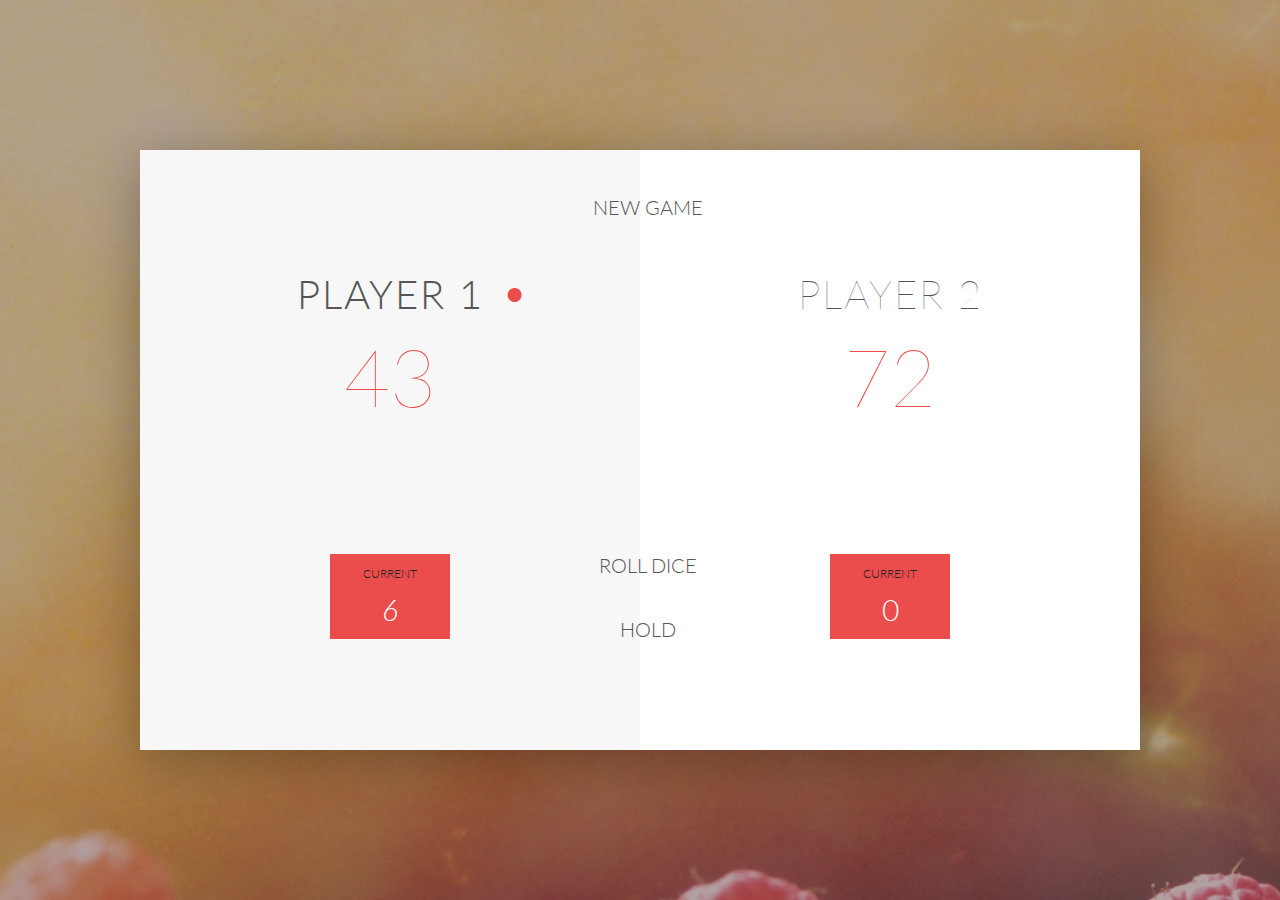
==== index.html @ 90b4d059 "First DOM Access and Manipulation" ====
<!DOCTYPE html>
<html lang="en">
    <head>
        <meta charset="UTF-8">
        <link href="https://fonts.googleapis.com/css?family=Lato:100,300,600" rel="stylesheet" type="text/css">
        <link href="http://code.ionicframework.com/ionicons/2.0.1/css/ionicons.min.css" rel="stylesheet" type="text/css">
        <link type="text/css" rel="stylesheet" href="style.css">
        
        <title>Pig Game</title>
    </head>

    <body>
        <div class="wrapper clearfix">
            <div class="player-0-panel active">
                <div class="player-name" id="name-0">Player 1</div>
                <div class="player-score" id="score-0">43</div>
                <div class="player-current-box">
                    <div class="player-current-label">Current</div>
                    <div class="player-current-score" id="current-0">11</div>
                </div>
            </div>
            
            <div class="player-1-panel">
                <div class="player-name" id="name-1">Player 2</div>
                <div class="player-score" id="score-1">72</div>
                <div class="player-current-box">
                    <div class="player-current-label">Current</div>
                    <div class="player-current-score" id="current-1">0</div>
                </div>
            </div>
            
            <button class="btn-new"><i class="ion-ios-plus-outline"></i>New game</button>
            <button class="btn-roll"><i class="ion-ios-loop"></i>Roll dice</button>
            <button class="btn-hold"><i class="ion-ios-download-outline"></i>Hold</button>
            
            <img src="dice-5.png" alt="Dice" class="dice">
        </div>
        
        <script src="app.js"></script>
    </body>
</html>
---- style.css ----
/**********************************************
*** GENERAL
**********************************************/

* {
  margin: 0;
  padding: 0;
  box-sizing: border-box;
}

.clearfix::after {
  content: "";
  display: table;
  clear: both;
}

body {
  background-image: linear-gradient(
      rgba(62, 20, 20, 0.4),
      rgba(62, 20, 20, 0.4)
    ),
    url(back.jpg);
  background-size: cover;
  background-position: center;
  font-family: Lato;
  font-weight: 300;
  position: relative;
  height: 100vh;
  color: #555;
}

.wrapper {
  width: 1000px;
  position: absolute;
  top: 50%;
  left: 50%;
  transform: translate(-50%, -50%);
  background-color: #fff;
  box-shadow: 0px 10px 50px rgba(0, 0, 0, 0.3);
  overflow: hidden;
}

.player-0-panel,
.player-1-panel {
  width: 50%;
  float: left;
  height: 600px;
  padding: 100px;
}

/**********************************************
*** PLAYERS
**********************************************/

.player-name {
  font-size: 40px;
  text-align: center;
  text-transform: uppercase;
  letter-spacing: 2px;
  font-weight: 100;
  margin-top: 20px;
  margin-bottom: 10px;
  position: relative;
}

.player-score {
  text-align: center;
  font-size: 80px;
  font-weight: 100;
  color: #eb4d4d;
  margin-bottom: 130px;
}

.active {
  background-color: #f7f7f7;
}
.active .player-name {
  font-weight: 300;
}

.active .player-name::after {
  content: "\2022";
  font-size: 47px;
  position: absolute;
  color: #eb4d4d;
  top: -7px;
  right: 10px;
}

.player-current-box {
  background-color: #eb4d4d;
  color: #fff;
  width: 40%;
  margin: 0 auto;
  padding: 12px;
  text-align: center;
}

.player-current-label {
  text-transform: uppercase;
  margin-bottom: 10px;
  font-size: 12px;
  color: #222;
}

.player-current-score {
  font-size: 30px;
}

button {
  position: absolute;
  width: 200px;
  left: 50%;
  transform: translateX(-50%);
  color: #555;
  background: none;
  border: none;
  font-family: Lato;
  font-size: 20px;
  text-transform: uppercase;
  cursor: pointer;
  font-weight: 300;
  transition: background-color 0.3s, color 0.3s;
}

button:hover {
  font-weight: 600;
}
button:hover i {
  margin-right: 20px;
}

button:focus {
  outline: none;
}

i {
  color: #eb4d4d;
  display: inline-block;
  margin-right: 15px;
  font-size: 32px;
  line-height: 1;
  vertical-align: text-top;
  margin-top: -4px;
  transition: margin 0.3s;
}

.btn-new {
  top: 45px;
}

.btn-roll {
  top: 403px;
}

.btn-hold {
  top: 467px;
}

.dice {
  position: absolute;
  left: 50%;
  top: 178px;
  transform: translateX(-50%);
  height: 100px;
  box-shadow: 0px 10px 60px rgba(0, 0, 0, 0.1);
}

.winner {
  background-color: #f7f7f7;
}
.winner .player-name {
  font-weight: 300;
  color: #eb4d4d;
}
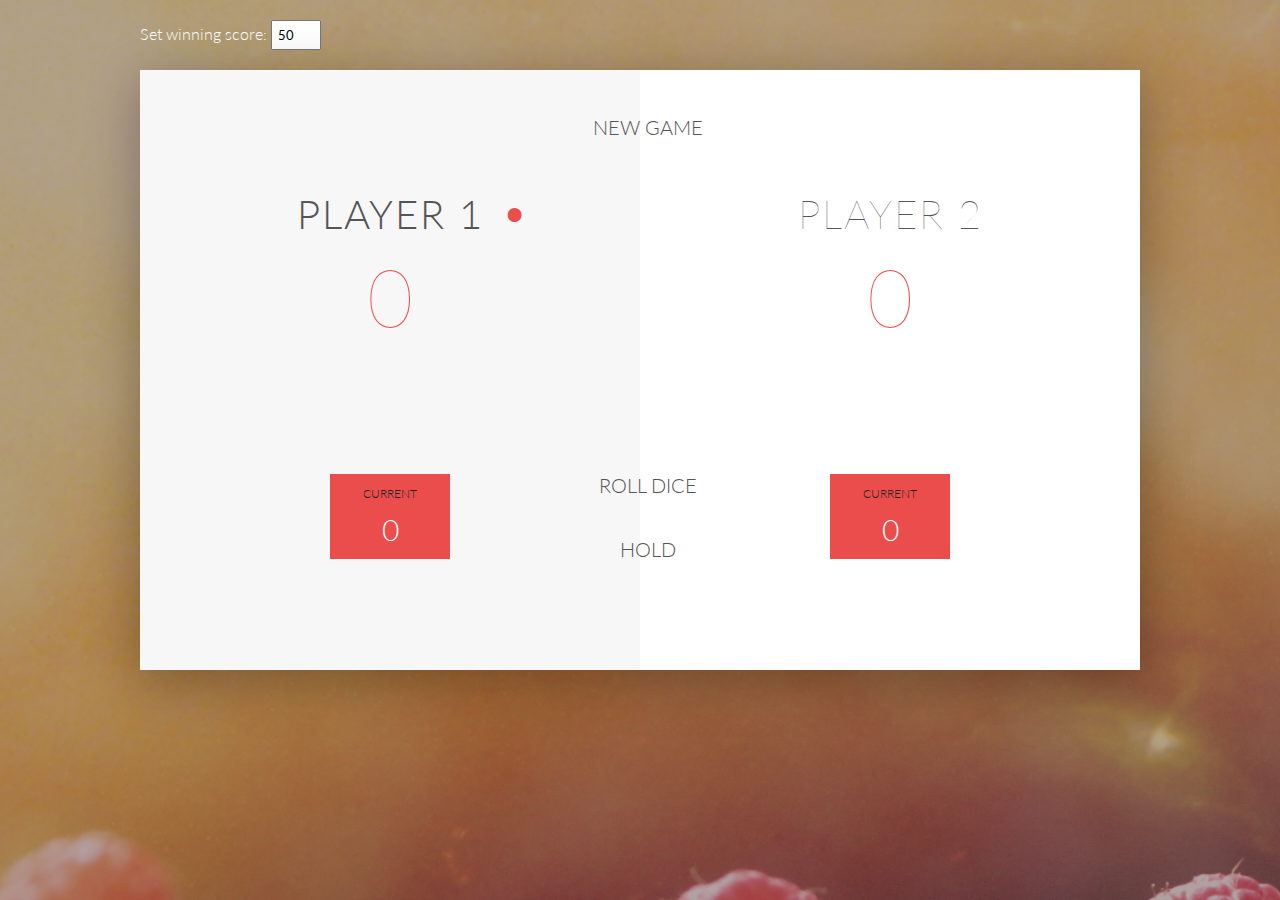
==== commit 2b798bac: "Added Winning score field and detected previous dice value" ====
--- a/index.html
+++ b/index.html
@@ -1,41 +1,59 @@
 <!DOCTYPE html>
 <html lang="en">
-    <head>
-        <meta charset="UTF-8">
-        <link href="https://fonts.googleapis.com/css?family=Lato:100,300,600" rel="stylesheet" type="text/css">
-        <link href="http://code.ionicframework.com/ionicons/2.0.1/css/ionicons.min.css" rel="stylesheet" type="text/css">
-        <link type="text/css" rel="stylesheet" href="style.css">
-        
-        <title>Pig Game</title>
-    </head>
+  <head>
+    <meta charset="UTF-8" />
+    <link
+      href="https://fonts.googleapis.com/css?family=Lato:100,300,600"
+      rel="stylesheet"
+      type="text/css"
+    />
+    <link
+      href="http://code.ionicframework.com/ionicons/2.0.1/css/ionicons.min.css"
+      rel="stylesheet"
+      type="text/css"
+    />
+    <link type="text/css" rel="stylesheet" href="style.css" />
 
-    <body>
-        <div class="wrapper clearfix">
-            <div class="player-0-panel active">
-                <div class="player-name" id="name-0">Player 1</div>
-                <div class="player-score" id="score-0">43</div>
-                <div class="player-current-box">
-                    <div class="player-current-label">Current</div>
-                    <div class="player-current-score" id="current-0">11</div>
-                </div>
-            </div>
-            
-            <div class="player-1-panel">
-                <div class="player-name" id="name-1">Player 2</div>
-                <div class="player-score" id="score-1">72</div>
-                <div class="player-current-box">
-                    <div class="player-current-label">Current</div>
-                    <div class="player-current-score" id="current-1">0</div>
-                </div>
-            </div>
-            
-            <button class="btn-new"><i class="ion-ios-plus-outline"></i>New game</button>
-            <button class="btn-roll"><i class="ion-ios-loop"></i>Roll dice</button>
-            <button class="btn-hold"><i class="ion-ios-download-outline"></i>Hold</button>
-            
-            <img src="dice-5.png" alt="Dice" class="dice">
+    <title>Pig Game</title>
+  </head>
+
+  <body>
+    <div class="game-options">
+      <div class="form-group">
+        <label for="winning-score">Set winning score: </label>
+        <input type="text" id="winning-score" value="50" />
+      </div>
+    </div>
+    <div class="wrapper clearfix">
+      <div class="player-0-panel active">
+        <div class="player-name" id="name-0">Player 1</div>
+        <div class="player-score" id="score-0">43</div>
+        <div class="player-current-box">
+          <div class="player-current-label">Current</div>
+          <div class="player-current-score" id="current-0">11</div>
         </div>
-        
-        <script src="app.js"></script>
-    </body>
-</html>+      </div>
+
+      <div class="player-1-panel">
+        <div class="player-name" id="name-1">Player 2</div>
+        <div class="player-score" id="score-1">72</div>
+        <div class="player-current-box">
+          <div class="player-current-label">Current</div>
+          <div class="player-current-score" id="current-1">0</div>
+        </div>
+      </div>
+
+      <button class="btn-new">
+        <i class="ion-ios-plus-outline"></i>New game
+      </button>
+      <button class="btn-roll"><i class="ion-ios-loop"></i>Roll dice</button>
+      <button class="btn-hold">
+        <i class="ion-ios-download-outline"></i>Hold
+      </button>
+
+      <img src="dice-5.png" alt="Dice" class="dice" />
+    </div>
+
+    <script src="app.js"></script>
+  </body>
+</html>
--- a/style.css
+++ b/style.css
@@ -6,6 +6,10 @@
   margin: 0;
   padding: 0;
   box-sizing: border-box;
+  -webkit-user-select: none;
+  -moz-user-select: none;
+  -ms-user-select: none;
+  user-select: none;
 }
 
 .clearfix::after {
@@ -29,15 +33,38 @@
   color: #555;
 }
 
+input {
+  font-family: Lato;
+}
+
+.game-options {
+  margin: 0 auto;
+  padding: 20px 0;
+  width: 1000px;
+}
+
+.form-group label {
+  color: #fff;
+}
+
+.form-group input {
+  width: 50px;
+  height: 30px;
+  display: inline-block;
+  padding: 5px;
+}
+
 .wrapper {
   width: 1000px;
-  position: absolute;
-  top: 50%;
-  left: 50%;
-  transform: translate(-50%, -50%);
+  /* position: absolute; */
+  position: relative;
+  /* top: 50%; */
+  /* left: 50%; */
+  /* transform: translate(-50%, -50%); */
   background-color: #fff;
   box-shadow: 0px 10px 50px rgba(0, 0, 0, 0.3);
   overflow: hidden;
+  margin: 0 auto 0;
 }
 
 .player-0-panel,
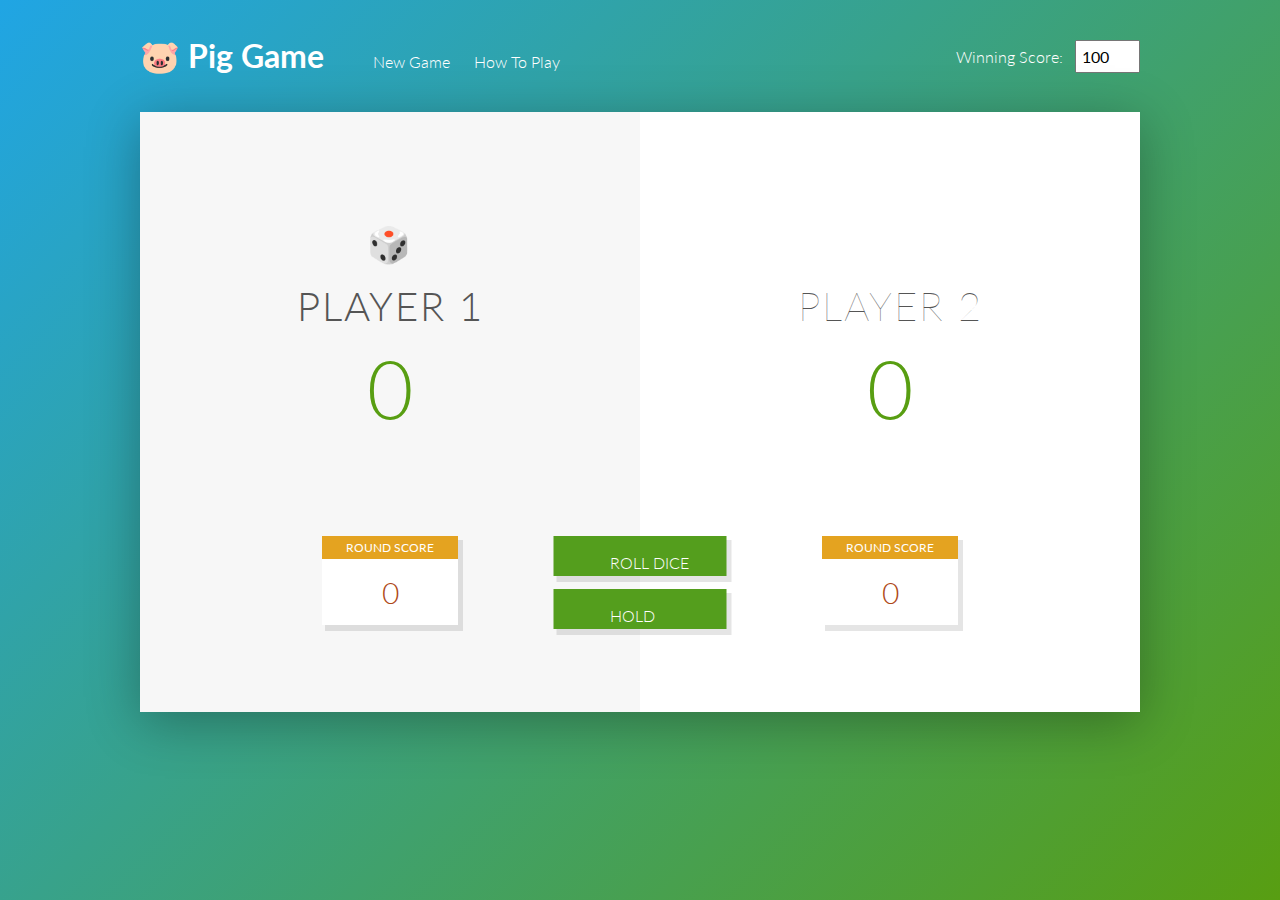
==== commit 5485a435: "Add UI improvements and animations" ====
--- a/index.html
+++ b/index.html
@@ -18,18 +18,27 @@
   </head>
 
   <body>
-    <div class="game-options">
+    <div class="header">
+      <nav>
+        <h1 class="title">🐷 Pig Game</h1>
+        <ul>
+          <li><a href="#" id="new-game">New Game</a></li>
+          <li><a href="#" id="how-to-play">How To Play</a></li>
+        </ul>
+      </nav>
+
       <div class="form-group">
-        <label for="winning-score">Set winning score: </label>
-        <input type="text" id="winning-score" value="50" />
+        <label for="winning-score">Winning Score: </label>
+        <input type="number" id="winning-score" value="100" placeholder="100" />
       </div>
     </div>
+    <!-- <div class="game-options"></div> -->
     <div class="wrapper clearfix">
       <div class="player-0-panel active">
         <div class="player-name" id="name-0">Player 1</div>
         <div class="player-score" id="score-0">43</div>
         <div class="player-current-box">
-          <div class="player-current-label">Current</div>
+          <div class="player-current-label">Round Score</div>
           <div class="player-current-score" id="current-0">11</div>
         </div>
       </div>
@@ -38,22 +47,109 @@
         <div class="player-name" id="name-1">Player 2</div>
         <div class="player-score" id="score-1">72</div>
         <div class="player-current-box">
-          <div class="player-current-label">Current</div>
+          <div class="player-current-label">Round Score</div>
           <div class="player-current-score" id="current-1">0</div>
         </div>
       </div>
 
-      <button class="btn-new">
-        <i class="ion-ios-plus-outline"></i>New game
-      </button>
       <button class="btn-roll"><i class="ion-ios-loop"></i>Roll dice</button>
       <button class="btn-hold">
         <i class="ion-ios-download-outline"></i>Hold
       </button>
 
-      <img src="dice-5.png" alt="Dice" class="dice" />
+      <div class="dices-container">
+        <svg
+          class="dice-1"
+          data-value="1"
+          width="100px"
+          height="100px"
+          cversion="1.1"
+          xmlns="http://www.w3.org/2000/svg"
+        >
+          <g class="d1 dicedots">
+            <circle class="mono" cx="50%" cy="50%" r="12" fill="red" />
+            <!-- <circle class="mono" cx="50%" cy="50%" r="7" /> -->
+          </g>
+          <g class="d2 dicedots">
+            <circle class="mono" cx="80%" cy="20%" r="7" />
+            <circle class="mono" cx="20%" cy="80%" r="7" />
+          </g>
+          <g class="d3 dicedots">
+            <circle class="mono" cx="80%" cy="20%" r="7" />
+            <circle class="mono" cx="50%" cy="50%" r="7" />
+            <circle class="mono" cx="20%" cy="80%" r="7" />
+          </g>
+          <g class="d4 dicedots">
+            <circle class="mono" cx="20%" cy="20%" r="7" />
+            <circle class="mono" cx="80%" cy="20%" r="7" />
+            <circle class="mono" cx="20%" cy="80%" r="7" />
+            <circle class="mono" cx="80%" cy="80%" r="7" />
+          </g>
+          <g class="d5 dicedots">
+            <circle class="mono" cx="20%" cy="20%" r="7" />
+            <circle class="mono" cx="80%" cy="20%" r="7" />
+            <circle class="mono" cx="20%" cy="80%" r="7" />
+            <circle class="mono" cx="80%" cy="80%" r="7" />
+            <circle class="mono" cx="50%" cy="50%" r="7" />
+          </g>
+          <g class="d6 dicedots">
+            <circle class="mono" cx="20%" cy="20%" r="7" />
+            <circle class="mono" cx="80%" cy="20%" r="7" />
+            <circle class="mono" cx="20%" cy="80%" r="7" />
+            <circle class="mono" cx="80%" cy="80%" r="7" />
+            <circle class="mono" cx="20%" cy="50%" r="7" />
+            <circle class="mono" cx="80%" cy="50%" r="7" />
+          </g>
+        </svg>
+
+        <svg
+          class="dice-2"
+          data-value="1"
+          width="100px"
+          height="100px"
+          cversion="1.1"
+          xmlns="http://www.w3.org/2000/svg"
+        >
+          <g class="d1 dicedots">
+            <circle class="mono" cx="50%" cy="50%" r="12" fill="red" />
+          </g>
+          <g class="d2 dicedots">
+            <circle class="mono" cx="80%" cy="20%" r="7" />
+            <circle class="mono" cx="20%" cy="80%" r="7" />
+          </g>
+          <g class="d3 dicedots">
+            <circle class="mono" cx="80%" cy="20%" r="7" />
+            <circle class="mono" cx="50%" cy="50%" r="7" />
+            <circle class="mono" cx="20%" cy="80%" r="7" />
+          </g>
+          <g class="d4 dicedots">
+            <circle class="mono" cx="20%" cy="20%" r="7" />
+            <circle class="mono" cx="80%" cy="20%" r="7" />
+            <circle class="mono" cx="20%" cy="80%" r="7" />
+            <circle class="mono" cx="80%" cy="80%" r="7" />
+          </g>
+          <g class="d5 dicedots">
+            <circle class="mono" cx="20%" cy="20%" r="7" />
+            <circle class="mono" cx="80%" cy="20%" r="7" />
+            <circle class="mono" cx="20%" cy="80%" r="7" />
+            <circle class="mono" cx="80%" cy="80%" r="7" />
+            <circle class="mono" cx="50%" cy="50%" r="7" />
+          </g>
+          <g class="d6 dicedots">
+            <circle class="mono" cx="20%" cy="20%" r="7" />
+            <circle class="mono" cx="80%" cy="20%" r="7" />
+            <circle class="mono" cx="20%" cy="80%" r="7" />
+            <circle class="mono" cx="80%" cy="80%" r="7" />
+            <circle class="mono" cx="20%" cy="50%" r="7" />
+            <circle class="mono" cx="80%" cy="50%" r="7" />
+          </g>
+        </svg>
+
+        <!-- <img src="dice-5.png" alt="Dice 2" class="dice-2" /> -->
+      </div>
     </div>
 
+    <script src="countUp.min.js"></script>
     <script src="app.js"></script>
   </body>
 </html>
--- a/style.css
+++ b/style.css
@@ -19,11 +19,18 @@
 }
 
 body {
-  background-image: linear-gradient(
-      rgba(62, 20, 20, 0.4),
-      rgba(62, 20, 20, 0.4)
-    ),
-    url(back.jpg);
+  /* background: linear-gradient(
+    135deg,
+    rgba(88, 158, 18) 0%,
+    rgba(228, 163, 32, 1) 100%
+  ); */
+
+  background: linear-gradient(
+    135deg,
+    rgb(32, 165, 228) 0%,
+    rgba(88, 158, 18) 100%
+  );
+
   background-size: cover;
   background-position: center;
   font-family: Lato;
@@ -33,13 +40,51 @@
   color: #555;
 }
 
+.header {
+  align-items: center;
+  display: flex;
+  justify-content: space-between;
+  margin: 0 auto;
+  overflow: hidden;
+  padding: 36px 0;
+  position: relative;
+  width: 1000px;
+}
+
+.title {
+  color: #fff;
+  display: inline-block;
+}
+
+nav ul {
+  display: inline-block;
+  margin-left: 45px;
+}
+
+nav ul li {
+  color: #fff;
+  display: inline-block;
+  list-style-type: none;
+}
+
+nav ul li:not(:last-child) {
+  margin-right: 20px;
+}
+
+nav ul li a {
+  color: inherit;
+  text-decoration: none;
+}
+
 input {
   font-family: Lato;
 }
 
 .game-options {
+  font-size: 1.3em;
   margin: 0 auto;
   padding: 20px 0;
+  text-align: center;
   width: 1000px;
 }
 
@@ -48,31 +93,33 @@
 }
 
 .form-group input {
-  width: 50px;
-  height: 30px;
-  display: inline-block;
+  display: inline-block;
+  font-size: 1em;
+  height: 33px;
   padding: 5px;
+  width: 65px;
+  margin-left: 8px;
 }
 
 .wrapper {
-  width: 1000px;
+  /* left: 50%; */
   /* position: absolute; */
-  position: relative;
   /* top: 50%; */
-  /* left: 50%; */
   /* transform: translate(-50%, -50%); */
   background-color: #fff;
   box-shadow: 0px 10px 50px rgba(0, 0, 0, 0.3);
+  margin: 0 auto 0;
   overflow: hidden;
-  margin: 0 auto 0;
+  position: relative;
+  width: 1000px;
 }
 
 .player-0-panel,
 .player-1-panel {
-  width: 50%;
   float: left;
   height: 600px;
-  padding: 100px;
+  padding: 150px 80px 0;
+  width: 50%;
 }
 
 /**********************************************
@@ -90,12 +137,24 @@
   position: relative;
 }
 
+.player-name::after {
+  content: "🎲";
+  font-size: 35px;
+  position: absolute;
+  color: #eb4d4d;
+  top: -60px;
+  left: 50%;
+  transition: transform 0.2s ease-in-out;
+  transform: translateX(-50%) scale(0);
+  transform-origin: center;
+}
+
 .player-score {
   text-align: center;
   font-size: 80px;
-  font-weight: 100;
-  color: #eb4d4d;
-  margin-bottom: 130px;
+  /* font-weight: 100; */
+  color: #589e12;
+  margin-bottom: 100px;
 }
 
 .active {
@@ -106,55 +165,63 @@
 }
 
 .active .player-name::after {
-  content: "\2022";
-  font-size: 47px;
-  position: absolute;
-  color: #eb4d4d;
-  top: -7px;
-  right: 10px;
+  transform: translateX(-50%) scale(1);
 }
 
 .player-current-box {
-  background-color: #eb4d4d;
-  color: #fff;
+  background-color: #fff;
+  color: #ae4918;
   width: 40%;
   margin: 0 auto;
-  padding: 12px;
-  text-align: center;
+  text-align: center;
+  box-shadow: 4px 5px 0px 1px rgba(0, 0, 0, 0.1);
+  /* border-radius: 4px; */
+  overflow: hidden;
 }
 
 .player-current-label {
+  background: #e4a320;
   text-transform: uppercase;
-  margin-bottom: 10px;
+  margin-bottom: 0;
   font-size: 12px;
-  color: #222;
+  color: #fff;
+  padding: 4px;
+  font-weight: normal;
 }
 
 .player-current-score {
   font-size: 30px;
+  padding: 15px 0;
 }
 
 button {
+  text-align: left;
   position: absolute;
-  width: 200px;
+  width: 173px;
   left: 50%;
   transform: translateX(-50%);
-  color: #555;
-  background: none;
+  color: #fff;
+  background: #549e1d;
   border: none;
+  padding: 3px 0;
   font-family: Lato;
-  font-size: 20px;
+  font-size: 16px;
   text-transform: uppercase;
   cursor: pointer;
   font-weight: 300;
-  transition: background-color 0.3s, color 0.3s;
-}
-
+  transition: all 0.3s;
+  box-shadow: 4px 5px 0px 1px rgba(0, 0, 0, 0.1);
+}
+
+/* 
 button:hover {
   font-weight: 600;
 }
-button:hover i {
-  margin-right: 20px;
+*/
+button:hover {
+  box-shadow: 0px 0px 0px 0px rgba(0, 0, 0, 0.1);
+  margin-top: 2px;
+  margin-left: 2px;
 }
 
 button:focus {
@@ -162,41 +229,92 @@
 }
 
 i {
-  color: #eb4d4d;
-  display: inline-block;
-  margin-right: 15px;
-  font-size: 32px;
+  color: #fff;
+  display: inline-block;
+  margin-right: 10px;
+  font-size: 24px;
   line-height: 1;
-  vertical-align: text-top;
-  margin-top: -4px;
-  transition: margin 0.3s;
+  vertical-align: sub;
+  /* background: #fff; */
+  height: 34px;
+  width: 43px;
+  text-align: center;
+  padding-top: 5px;
+  margin-left: 3px;
 }
 
 .btn-new {
-  top: 45px;
+  top: 25px;
 }
 
 .btn-roll {
-  top: 403px;
+  top: 424px;
+}
+
+.btn-roll.disable {
+  pointer-events: none;
 }
 
 .btn-hold {
-  top: 467px;
-}
-
-.dice {
+  top: 477px;
+}
+
+.dices-container {
   position: absolute;
   left: 50%;
-  top: 178px;
   transform: translateX(-50%);
+  width: 100px;
+  top: 60px;
+}
+
+.dice-1,
+.dice-2 {
+  background-color: #fff;
   height: 100px;
   box-shadow: 0px 10px 60px rgba(0, 0, 0, 0.1);
+  border-radius: 10px;
+  transform-origin: center;
+  transition: all 0.4s ease-out;
+  margin: 40px 0 0;
+}
+
+.dice-1 {
+  top: 128px;
+}
+
+.dice-2 {
+  top: 248px;
+}
+
+.dicedots {
+  display: none;
+}
+
+.dice-1[data-value="1"] .d1,
+.dice-1[data-value="2"] .d2,
+.dice-1[data-value="3"] .d3,
+.dice-1[data-value="4"] .d4,
+.dice-1[data-value="5"] .d5,
+.dice-1[data-value="6"] .d6,
+.dice-2[data-value="1"] .d1,
+.dice-2[data-value="2"] .d2,
+.dice-2[data-value="3"] .d3,
+.dice-2[data-value="4"] .d4,
+.dice-2[data-value="5"] .d5,
+.dice-2[data-value="6"] .d6 {
+  display: block;
 }
 
 .winner {
   background-color: #f7f7f7;
 }
+
 .winner .player-name {
   font-weight: 300;
   color: #eb4d4d;
 }
+
+.winner .player-name::after {
+  content: "🎉";
+  transform: translateX(-50%) scale(1);
+}
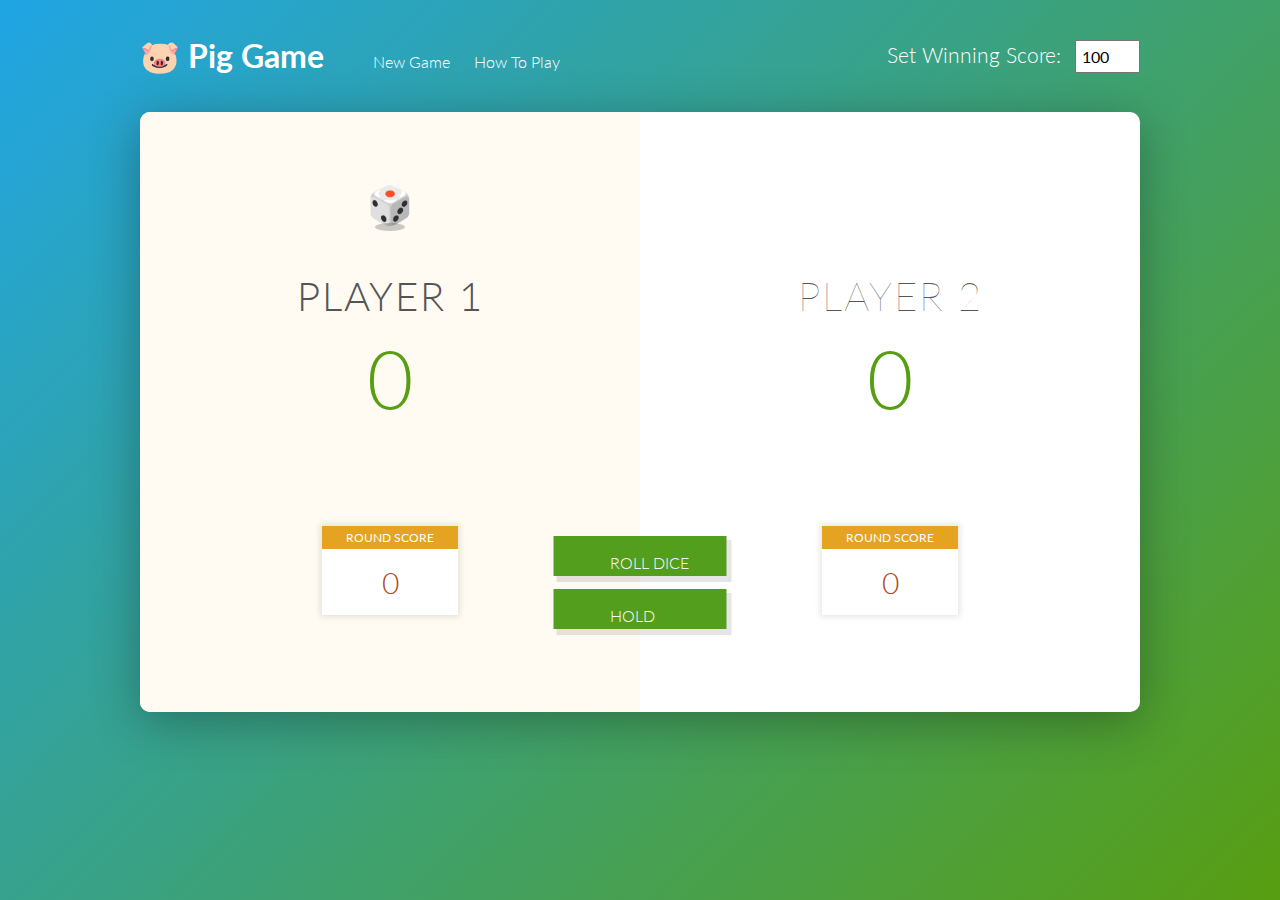
==== commit 3ab8c95e: "Develop How to Play lightbox" ====
--- a/index.html
+++ b/index.html
@@ -23,18 +23,21 @@
         <h1 class="title">🐷 Pig Game</h1>
         <ul>
           <li><a href="#" id="new-game">New Game</a></li>
-          <li><a href="#" id="how-to-play">How To Play</a></li>
+          <li><a href="#how-to-play">How To Play</a></li>
         </ul>
       </nav>
 
       <div class="form-group">
-        <label for="winning-score">Winning Score: </label>
+        <label for="winning-score">Set Winning Score: </label>
         <input type="number" id="winning-score" value="100" placeholder="100" />
       </div>
     </div>
     <!-- <div class="game-options"></div> -->
     <div class="wrapper clearfix">
       <div class="player-0-panel active">
+        <div class="dice-turn">
+          <span class="dice-emote">🎲</span> <span class="dice-shadow"></span>
+        </div>
         <div class="player-name" id="name-0">Player 1</div>
         <div class="player-score" id="score-0">43</div>
         <div class="player-current-box">
@@ -44,6 +47,9 @@
       </div>
 
       <div class="player-1-panel">
+        <div class="dice-turn">
+          <span class="dice-emote">🎲</span> <span class="dice-shadow"></span>
+        </div>
         <div class="player-name" id="name-1">Player 2</div>
         <div class="player-score" id="score-1">72</div>
         <div class="player-current-box">
@@ -59,7 +65,7 @@
 
       <div class="dices-container">
         <svg
-          class="dice-1"
+          class="dice dice-1"
           data-value="1"
           width="100px"
           height="100px"
@@ -103,7 +109,7 @@
         </svg>
 
         <svg
-          class="dice-2"
+          class="dice dice-2"
           data-value="1"
           width="100px"
           height="100px"
@@ -149,6 +155,32 @@
       </div>
     </div>
 
+    <a href="#_" class="lightbox-how-to-play" id="how-to-play">
+      <div class="lightbox-desc">
+        <h2>Game Rules</h2>
+        <ul>
+          <li>The game has 2 players, playing in rounds.</li>
+          <li>
+            In each turn, a player rolls a dice as many times as he whishes.
+            Each result get added to his ROUND score.
+          </li>
+          <li>
+            BUT, if the player rolls a 1, all his ROUND score gets lost. After
+            that, it's the next player's turn.
+          </li>
+          <li>
+            The player can choose to 'Hold', which means that his ROUND score
+            gets added to his MAIN score. After that, it's the next player's
+            turn.
+          </li>
+          <li>
+            The first player to reach "Winning Score (set by default to 100)"
+            points on MAIN score wins the game.
+          </li>
+        </ul>
+      </div>
+    </a>
+
     <script src="countUp.min.js"></script>
     <script src="app.js"></script>
   </body>
--- a/style.css
+++ b/style.css
@@ -12,7 +12,7 @@
   user-select: none;
 }
 
-.clearfix::after {
+.clearfix:after {
   content: "";
   display: table;
   clear: both;
@@ -25,6 +25,12 @@
     rgba(228, 163, 32, 1) 100%
   ); */
 
+  background: -webkit-linear-gradient(
+    315deg,
+    rgb(32, 165, 228) 0%,
+    rgba(88, 158, 18) 100%
+  );
+
   background: linear-gradient(
     135deg,
     rgb(32, 165, 228) 0%,
@@ -41,14 +47,24 @@
 }
 
 .header {
+  -webkit-box-align: center;
+  -ms-flex-align: center;
   align-items: center;
+  display: -webkit-box;
+  display: -ms-flexbox;
   display: flex;
+  -webkit-box-pack: justify;
+  -ms-flex-pack: justify;
   justify-content: space-between;
   margin: 0 auto;
   overflow: hidden;
   padding: 36px 0;
   position: relative;
   width: 1000px;
+}
+
+.header .form-group label {
+  font-size: 1.3em;
 }
 
 .title {
@@ -106,6 +122,7 @@
   /* position: absolute; */
   /* top: 50%; */
   /* transform: translate(-50%, -50%); */
+  border-radius: 10px;
   background-color: #fff;
   box-shadow: 0px 10px 50px rgba(0, 0, 0, 0.3);
   margin: 0 auto 0;
@@ -114,12 +131,103 @@
   width: 1000px;
 }
 
+.dice-turn {
+  display: none;
+  text-align: center;
+  position: absolute;
+  width: 100%;
+  left: 0;
+  top: 70px;
+}
+
+.dice-emote {
+  display: block;
+  font-size: 2.3em;
+  -webkit-transform: translatey(0px);
+  transform: translatey(0px);
+  -webkit-animation: float 2s ease-in-out infinite;
+  animation: float 2s ease-in-out infinite;
+}
+
+.dice-shadow {
+  display: inline-block;
+  width: 30px;
+  height: 8px;
+  top: -12px;
+  background-color: rgba(0, 0, 0, 0.2);
+  border-radius: 50%;
+  -webkit-animation: shadowfloat 2s ease-in-out infinite;
+  animation: shadowfloat 2s ease-in-out infinite;
+  position: relative;
+}
+
 .player-0-panel,
 .player-1-panel {
   float: left;
   height: 600px;
-  padding: 150px 80px 0;
+  padding: 140px 80px 0;
   width: 50%;
+  position: relative;
+}
+
+@-webkit-keyframes float {
+  0% {
+    -webkit-transform: translatey(0px);
+    transform: translatey(0px);
+  }
+  50% {
+    -webkit-transform: translatey(-20px);
+    transform: translatey(-20px);
+  }
+  100% {
+    -webkit-transform: translatey(0px);
+    transform: translatey(0px);
+  }
+}
+
+@keyframes float {
+  0% {
+    -webkit-transform: translatey(0px);
+    transform: translatey(0px);
+  }
+  50% {
+    -webkit-transform: translatey(-20px);
+    transform: translatey(-20px);
+  }
+  100% {
+    -webkit-transform: translatey(0px);
+    transform: translatey(0px);
+  }
+}
+
+@-webkit-keyframes shadowfloat {
+  0% {
+    width: 30px;
+    height: 8px;
+  }
+  50% {
+    width: 20px;
+    height: 6px;
+  }
+  100% {
+    width: 30px;
+    height: 8px;
+  }
+}
+
+@keyframes shadowfloat {
+  0% {
+    width: 30px;
+    height: 8px;
+  }
+  50% {
+    width: 20px;
+    height: 6px;
+  }
+  100% {
+    width: 30px;
+    height: 8px;
+  }
 }
 
 /**********************************************
@@ -137,7 +245,7 @@
   position: relative;
 }
 
-.player-name::after {
+/* .player-name::after {
   content: "🎲";
   font-size: 35px;
   position: absolute;
@@ -147,7 +255,7 @@
   transition: transform 0.2s ease-in-out;
   transform: translateX(-50%) scale(0);
   transform-origin: center;
-}
+} */
 
 .player-score {
   text-align: center;
@@ -158,14 +266,19 @@
 }
 
 .active {
-  background-color: #f7f7f7;
+  background-color: #fffbf3;
 }
 .active .player-name {
   font-weight: 300;
 }
 
-.active .player-name::after {
+.active .player-name:after {
+  -webkit-transform: translateX(-50%) scale(1);
   transform: translateX(-50%) scale(1);
+}
+
+.active .dice-turn {
+  display: block;
 }
 
 .player-current-box {
@@ -174,7 +287,8 @@
   width: 40%;
   margin: 0 auto;
   text-align: center;
-  box-shadow: 4px 5px 0px 1px rgba(0, 0, 0, 0.1);
+  /* box-shadow: 4px 5px 0px 1px rgba(0, 0, 0, 0.1); */
+  box-shadow: 0px 0px 6px 2px rgba(0, 0, 0, 0.1);
   /* border-radius: 4px; */
   overflow: hidden;
 }
@@ -199,6 +313,7 @@
   position: absolute;
   width: 173px;
   left: 50%;
+  -webkit-transform: translateX(-50%);
   transform: translateX(-50%);
   color: #fff;
   background: #549e1d;
@@ -209,6 +324,7 @@
   text-transform: uppercase;
   cursor: pointer;
   font-weight: 300;
+  -webkit-transition: all 0.3s;
   transition: all 0.3s;
   box-shadow: 4px 5px 0px 1px rgba(0, 0, 0, 0.1);
 }
@@ -219,7 +335,7 @@
 }
 */
 button:hover {
-  box-shadow: 0px 0px 0px 0px rgba(0, 0, 0, 0.1);
+  box-shadow: 0px 0px 0px 0px rgba(0, 0, 0, 0);
   margin-top: 2px;
   margin-left: 2px;
 }
@@ -262,19 +378,21 @@
 .dices-container {
   position: absolute;
   left: 50%;
+  -webkit-transform: translateX(-50%);
   transform: translateX(-50%);
   width: 100px;
   top: 60px;
 }
 
-.dice-1,
-.dice-2 {
+.dice {
   background-color: #fff;
   height: 100px;
   box-shadow: 0px 10px 60px rgba(0, 0, 0, 0.1);
   border-radius: 10px;
+  -webkit-transform-origin: center;
   transform-origin: center;
-  transition: all 0.4s ease-out;
+  -webkit-transition: all 0.8s cubic-bezier(0, 0, 0, 0.99);
+  transition: all 0.8s cubic-bezier(0, 0, 0, 0.99);
   margin: 40px 0 0;
 }
 
@@ -314,7 +432,41 @@
   color: #eb4d4d;
 }
 
-.winner .player-name::after {
+.winner .player-name:after {
   content: "🎉";
+  -webkit-transform: translateX(-50%) scale(1);
   transform: translateX(-50%) scale(1);
 }
+
+.lightbox-how-to-play {
+  position: fixed;
+  left: 0;
+  top: 0;
+  height: 100vh;
+  width: 100vw;
+  background: rgba(0, 0, 0, 0.2);
+  display: none;
+  justify-content: center;
+  align-items: flex-start;
+  text-decoration: none;
+  color: inherit;
+}
+
+.lightbox-how-to-play .lightbox-desc {
+  background: #fff;
+  padding: 40px 60px;
+  margin-top: 100px;
+  width: 55%;
+  max-width: 1055px;
+}
+
+.lightbox-how-to-play .lightbox-desc ul {
+  padding-left: 20px;
+  margin-top: 20px;
+  line-height: 1.7em;
+  font-weight: 600;
+}
+
+.lightbox-how-to-play:target {
+  display: flex;
+}
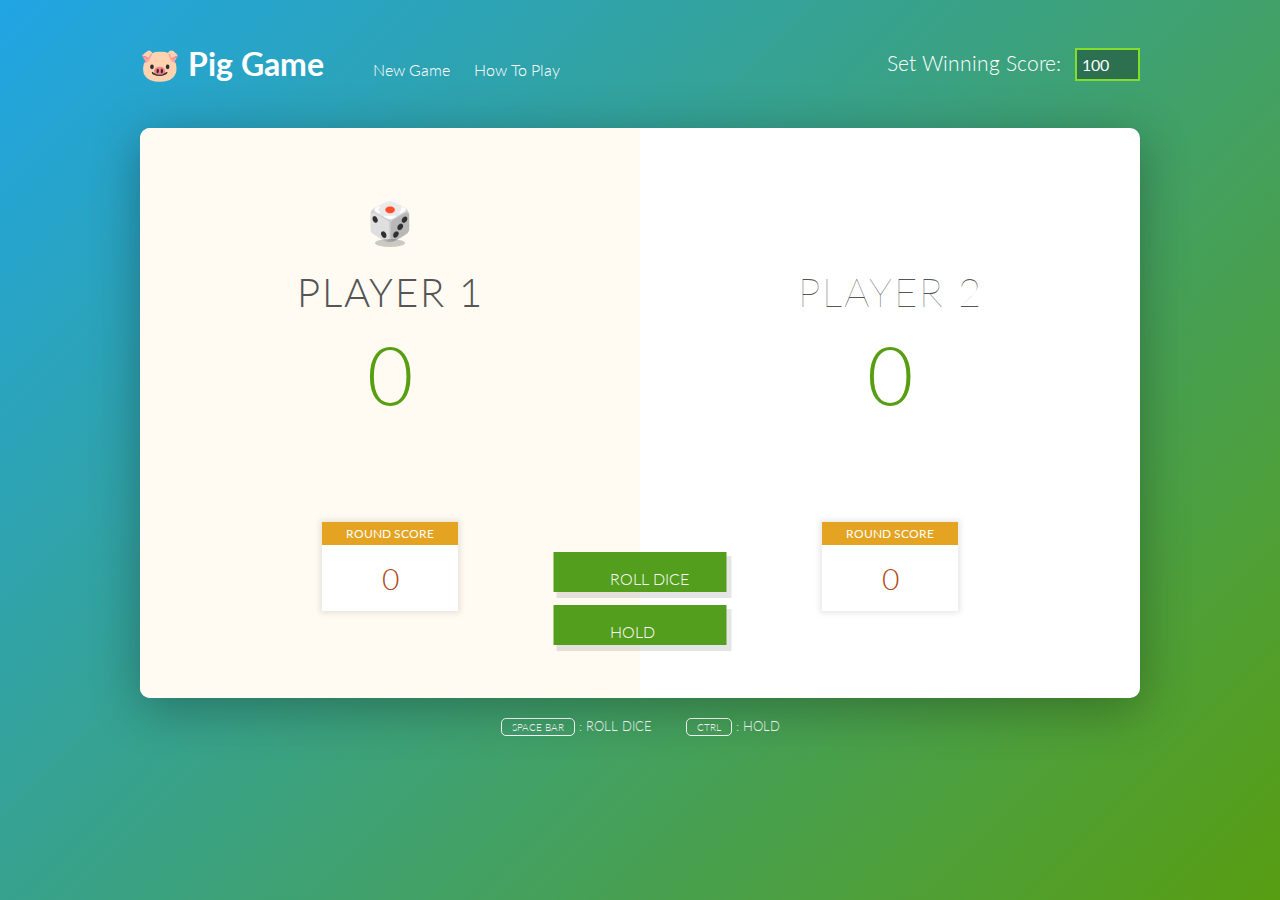
==== commit 61c4719b: "Refactor App.js, style.css and more UI improvements" ====
--- a/index.html
+++ b/index.html
@@ -13,6 +13,7 @@
       type="text/css"
     />
     <link type="text/css" rel="stylesheet" href="style.css" />
+    <link rel="shortcut icon" type="image/png" href="favicon.png" />
 
     <title>Pig Game</title>
   </head>
@@ -29,10 +30,17 @@
 
       <div class="form-group">
         <label for="winning-score">Set Winning Score: </label>
-        <input type="number" id="winning-score" value="100" placeholder="100" />
+        <input
+          type="number"
+          id="winning-score"
+          value="100"
+          placeholder="100"
+          pattern="/^-?\d+\.?\d*$/"
+          onKeyPress="if(this.value.length==3) return false;"
+        />
       </div>
     </div>
-    <!-- <div class="game-options"></div> -->
+
     <div class="wrapper clearfix">
       <div class="player-0-panel active">
         <div class="dice-turn">
@@ -153,6 +161,23 @@
 
         <!-- <img src="dice-5.png" alt="Dice 2" class="dice-2" /> -->
       </div>
+
+      <div class="new-game-win">
+        <div class="rect rect-1"></div>
+        <div class="rect rect-2"></div>
+        <span>New Game</span>
+      </div>
+    </div>
+
+    <div id="keybindings">
+      <p>
+        <span class="key-set"
+          ><span class="key-command">space bar</span> : ROLL DICE</span
+        >
+        <span class="key-set"
+          ><span class="key-command">CTRL</span> : HOLD</span
+        >
+      </p>
     </div>
 
     <a href="#_" class="lightbox-how-to-play" id="how-to-play">
@@ -181,7 +206,7 @@
       </div>
     </a>
 
-    <script src="countUp.min.js"></script>
-    <script src="app.js"></script>
+    <script src="js/countUp.min.js"></script>
+    <script src="js/app.js"></script>
   </body>
 </html>
--- a/style.css
+++ b/style.css
@@ -58,7 +58,7 @@
   justify-content: space-between;
   margin: 0 auto;
   overflow: hidden;
-  padding: 36px 0;
+  padding: 44px 0;
   position: relative;
   width: 1000px;
 }
@@ -96,32 +96,28 @@
   font-family: Lato;
 }
 
-.game-options {
-  font-size: 1.3em;
-  margin: 0 auto;
-  padding: 20px 0;
-  text-align: center;
-  width: 1000px;
-}
-
 .form-group label {
   color: #fff;
 }
 
 .form-group input {
+  outline: none;
   display: inline-block;
   font-size: 1em;
   height: 33px;
   padding: 5px;
   width: 65px;
   margin-left: 8px;
+  border: 2px solid #82de2b;
+  color: #fff;
+  background-color: rgba(0, 0, 0, 0.3);
+}
+
+.form-group input:focus {
+  border: 2px solid #f6ff45;
 }
 
 .wrapper {
-  /* left: 50%; */
-  /* position: absolute; */
-  /* top: 50%; */
-  /* transform: translate(-50%, -50%); */
   border-radius: 10px;
   background-color: #fff;
   box-shadow: 0px 10px 50px rgba(0, 0, 0, 0.3);
@@ -164,8 +160,8 @@
 .player-0-panel,
 .player-1-panel {
   float: left;
-  height: 600px;
-  padding: 140px 80px 0;
+  height: 570px;
+  padding: 120px 80px 0;
   width: 50%;
   position: relative;
 }
@@ -434,8 +430,114 @@
 
 .winner .player-name:after {
   content: "🎉";
+  -webkit-transform: translateX(-50%);
+  transform: translateX(-50%);
+  position: absolute;
+  left: 50%;
+  top: -70px;
+}
+
+.new-game-win {
+  /* display: none; */
+  display: block;
+  height: 100px;
+  width: 100px;
+  position: absolute;
+  left: 50%;
+  top: 120px;
   -webkit-transform: translateX(-50%) scale(1);
   transform: translateX(-50%) scale(1);
+  transition: all 0.25s ease-out;
+}
+
+.new-game-win:hover {
+  cursor: pointer;
+  transform: translateX(-50%) scale(1.25);
+}
+
+.new-game-win:hover .rect {
+  border-radius: 20px;
+  animation-play-state: running;
+}
+
+/* .new-game-win:hover .rect-1 { */
+/* animation: spin 2s linear infinite; */
+/* } */
+
+/* .new-game-win:hover .rect-2 { */
+/* animation: spin 2s linear infinite reverse; */
+/* } */
+
+.new-game-win .rect {
+  animation-play-state: paused;
+  border-radius: 5px;
+  display: block;
+  height: 80px;
+  width: 80px;
+  transform-origin: center;
+  left: 10px;
+  top: 0px;
+  position: absolute;
+  transition: all 0.1s ease-out;
+}
+
+.rect-1 {
+  background-color: rgba(84, 158, 29, 0.5);
+  animation: spin 3s linear infinite;
+}
+
+.rect-2 {
+  background-color: rgba(228, 163, 32, 0.8);
+  animation: spin 3s linear infinite reverse;
+}
+
+.new-game-win span {
+  color: #fff;
+  padding: 19px;
+  display: block;
+  position: absolute;
+  text-align: center;
+}
+
+@-moz-keyframes spin {
+  100% {
+    -moz-transform: rotate(360deg);
+  }
+}
+
+@-webkit-keyframes spin {
+  100% {
+    -webkit-transform: rotate(360deg);
+  }
+}
+
+@keyframes spin {
+  100% {
+    -webkit-transform: rotate(360deg);
+    transform: rotate(360deg);
+  }
+}
+
+#keybindings {
+  text-align: center;
+  padding-top: 20px;
+  font-size: 0.8em;
+}
+
+#keybindings .key-command {
+  text-transform: uppercase;
+  font-size: 0.8em;
+  border-radius: 5px;
+  border: 1px solid #fff;
+  padding: 2px 10px;
+}
+
+#keybindings .key-set:not(:last-child) {
+  margin-right: 30px;
+}
+
+#keybindings .key-set {
+  color: #fff;
 }
 
 .lightbox-how-to-play {
@@ -454,7 +556,8 @@
 
 .lightbox-how-to-play .lightbox-desc {
   background: #fff;
-  padding: 40px 60px;
+  border: 5px solid #000;
+  padding: 40px 35px;
   margin-top: 100px;
   width: 55%;
   max-width: 1055px;
@@ -467,6 +570,10 @@
   font-weight: 600;
 }
 
+.lightbox-how-to-play .lightbox-desc ul li {
+  margin-bottom: 15px;
+}
+
 .lightbox-how-to-play:target {
   display: flex;
 }
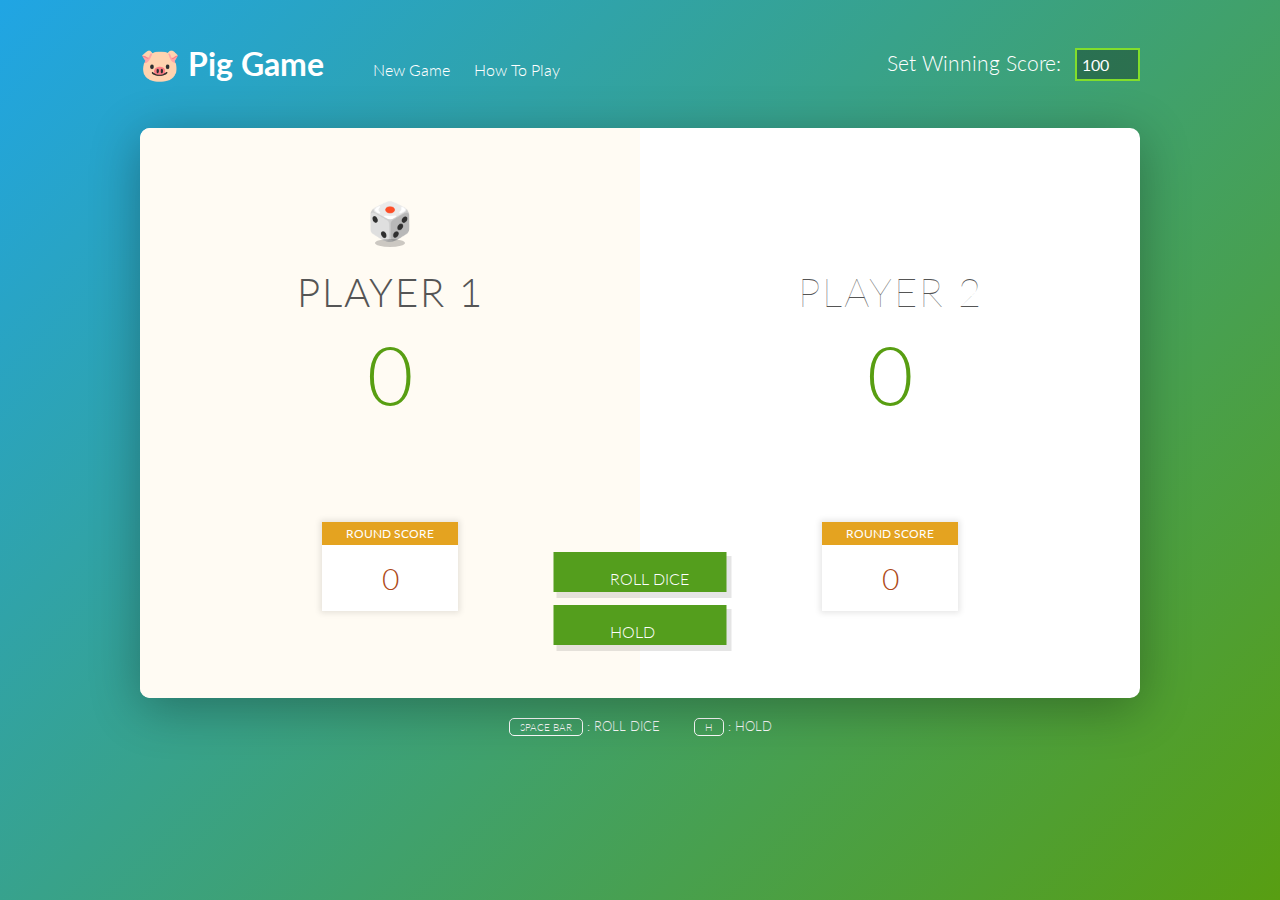
==== commit 731cdc98: "Fix links with mixed content issue" ====
--- a/index.html
+++ b/index.html
@@ -8,7 +8,7 @@
       type="text/css"
     />
     <link
-      href="http://code.ionicframework.com/ionicons/2.0.1/css/ionicons.min.css"
+      href="https://code.ionicframework.com/ionicons/2.0.1/css/ionicons.min.css"
       rel="stylesheet"
       type="text/css"
     />
@@ -174,9 +174,7 @@
         <span class="key-set"
           ><span class="key-command">space bar</span> : ROLL DICE</span
         >
-        <span class="key-set"
-          ><span class="key-command">CTRL</span> : HOLD</span
-        >
+        <span class="key-set"><span class="key-command">H</span> : HOLD</span>
       </p>
     </div>
 
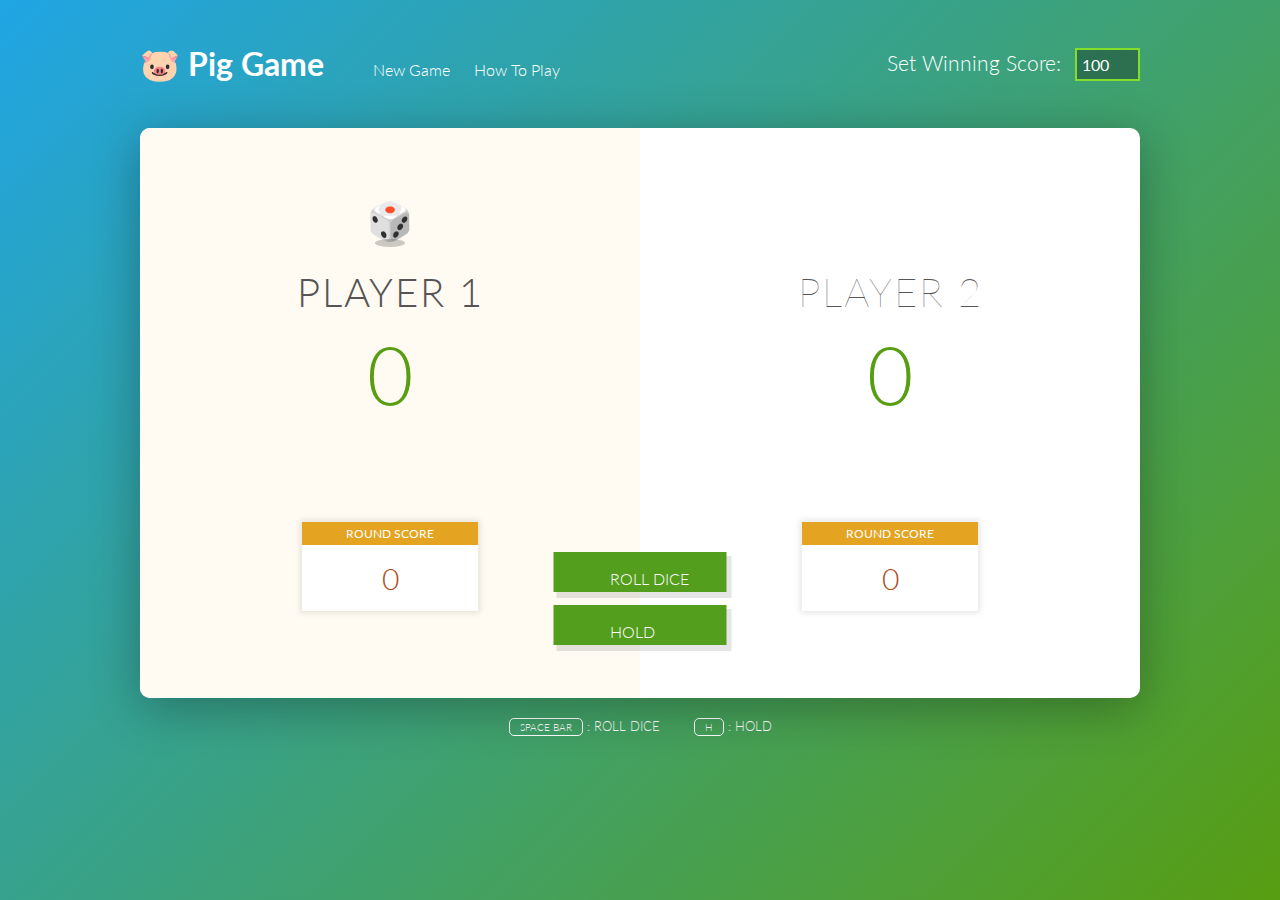
==== commit 6d830eae: "Add meta tag responsive viewport" ====
--- a/index.html
+++ b/index.html
@@ -2,6 +2,7 @@
 <html lang="en">
   <head>
     <meta charset="UTF-8" />
+    <meta name="viewport" content="width=device-width, initial-scale=1" />
     <link
       href="https://fonts.googleapis.com/css?family=Lato:100,300,600"
       rel="stylesheet"
--- a/style.css
+++ b/style.css
@@ -60,7 +60,8 @@
   overflow: hidden;
   padding: 44px 0;
   position: relative;
-  width: 1000px;
+  width: 90%;
+  max-width: 1000px;
 }
 
 .header .form-group label {
@@ -124,7 +125,8 @@
   margin: 0 auto 0;
   overflow: hidden;
   position: relative;
-  width: 1000px;
+  width: 90%;
+  max-width: 1000px;
 }
 
 .dice-turn {
@@ -161,7 +163,7 @@
 .player-1-panel {
   float: left;
   height: 570px;
-  padding: 120px 80px 0;
+  padding: 120px 30px 0;
   width: 50%;
   position: relative;
 }
@@ -281,6 +283,7 @@
   background-color: #fff;
   color: #ae4918;
   width: 40%;
+  min-width: 110px;
   margin: 0 auto;
   text-align: center;
   /* box-shadow: 4px 5px 0px 1px rgba(0, 0, 0, 0.1); */
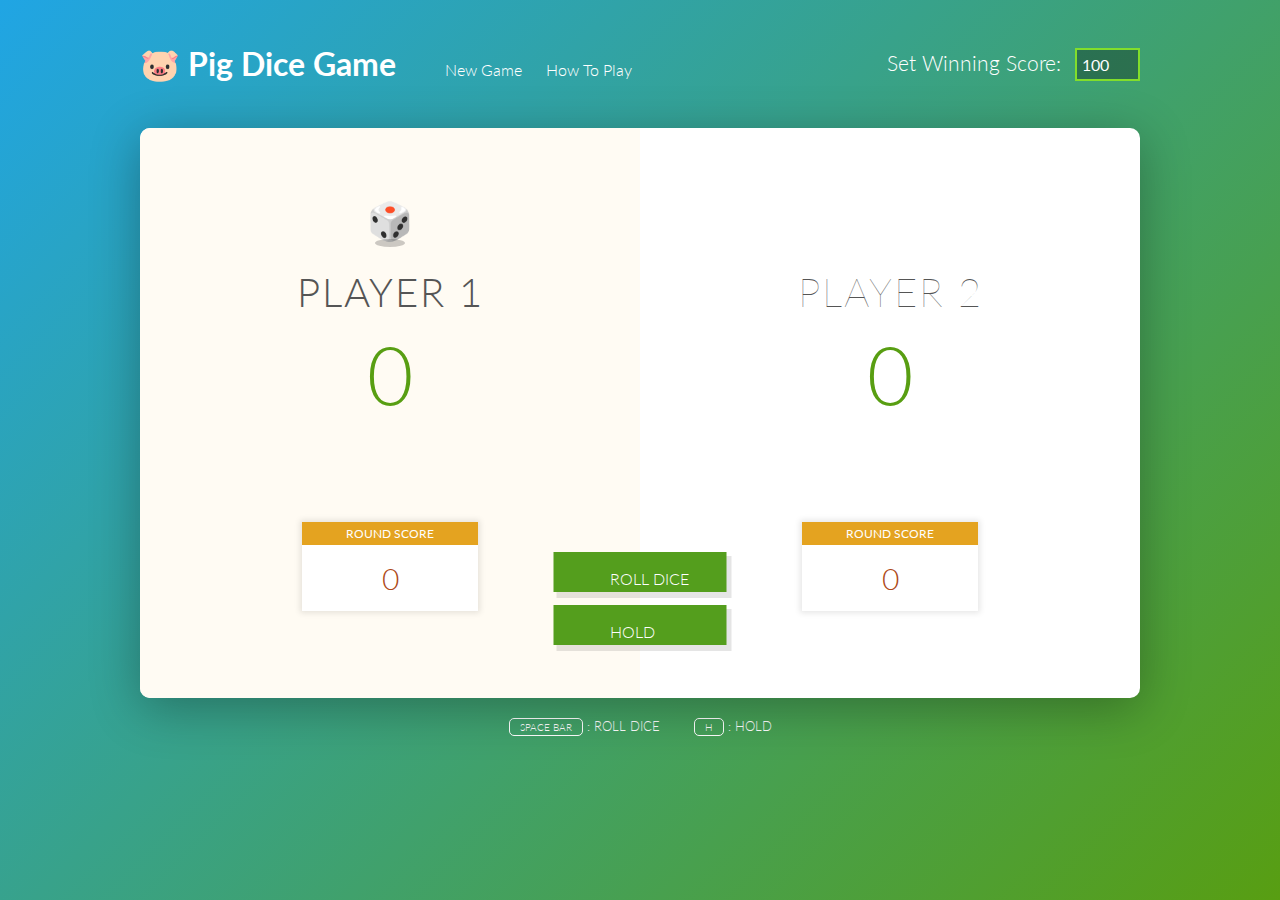
==== commit 0e5ebfae: "change folder name" ====
--- a/index.html
+++ b/index.html
@@ -1,8 +1,25 @@
 <!DOCTYPE html>
-<html lang="en">
+<html
+  lang="en"
+  xmlns="http://www.w3.org/1999/xhtml"
+  xmlns:og="http://ogp.me/ns#"
+>
   <head>
     <meta charset="UTF-8" />
     <meta name="viewport" content="width=device-width, initial-scale=1" />
+    <meta property="og:title" content="Pig Dice Game | Simple JS game app" />
+    <meta property="og:type" content="website" />
+    <meta
+      property="og:image"
+      content="https://stoic25.gitlab.io/pig-dice-game/pig-dice.png"
+    />
+    <link
+      rel="image_src"
+      href="https://stoic25.gitlab.io/pig-dice-game/pig-dice.png"
+    />
+
+    <title>Pig Dice Game | Simple JS game app</title>
+
     <link
       href="https://fonts.googleapis.com/css?family=Lato:100,300,600"
       rel="stylesheet"
@@ -13,19 +30,27 @@
       rel="stylesheet"
       type="text/css"
     />
-    <link type="text/css" rel="stylesheet" href="style.css" />
-    <link rel="shortcut icon" type="image/png" href="favicon.png" />
-
-    <title>Pig Game</title>
+    <link type="text/css" rel="stylesheet" href="src/style.css" />
+    <link rel="shortcut icon" type="image/png" href="src/favicon.png" />
   </head>
 
   <body>
     <div class="header">
       <nav>
-        <h1 class="title">🐷 Pig Game</h1>
+        <h1 class="title">🐷 Pig Dice Game</h1>
         <ul>
-          <li><a href="#" id="new-game">New Game</a></li>
-          <li><a href="#how-to-play">How To Play</a></li>
+          <li>
+            <a href="#" id="new-game">
+              <i class="menuicon ion-refresh"></i>
+              <span class="maintext">New Game</span>
+            </a>
+          </li>
+          <li>
+            <a href="#how-to-play"
+              ><i class="menuicon ion-help"></i>
+              <span class="maintext">How To Play</span></a
+            >
+          </li>
         </ul>
       </nav>
 
@@ -67,10 +92,12 @@
         </div>
       </div>
 
-      <button class="btn-roll"><i class="ion-ios-loop"></i>Roll dice</button>
-      <button class="btn-hold">
-        <i class="ion-ios-download-outline"></i>Hold
-      </button>
+      <div class="main-commands">
+        <button class="btn-roll"><i class="ion-ios-loop"></i>Roll dice</button>
+        <button class="btn-hold">
+          <i class="ion-ios-download-outline"></i>Hold
+        </button>
+      </div>
 
       <div class="dices-container">
         <svg
@@ -205,7 +232,7 @@
       </div>
     </a>
 
-    <script src="js/countUp.min.js"></script>
-    <script src="js/app.js"></script>
+    <script src="src/js/countUp.min.js"></script>
+    <script src="src/js/app.js"></script>
   </body>
 </html>
--- a/src/style.css
+++ b/src/style.css
@@ -0,0 +1,782 @@
+/**********************************************
+*** GENERAL
+**********************************************/
+
+* {
+  margin: 0;
+  padding: 0;
+  box-sizing: border-box;
+  -webkit-user-select: none;
+  -moz-user-select: none;
+  -ms-user-select: none;
+  user-select: none;
+}
+
+.clearfix:after {
+  content: "";
+  display: table;
+  clear: both;
+}
+
+body {
+  /* background: linear-gradient(
+    135deg,
+    rgba(88, 158, 18) 0%,
+    rgba(228, 163, 32, 1) 100%
+  ); */
+
+  background: -webkit-linear-gradient(
+    315deg,
+    rgb(32, 165, 228) 0%,
+    rgba(88, 158, 18) 100%
+  );
+
+  background: linear-gradient(
+    135deg,
+    rgb(32, 165, 228) 0%,
+    rgba(88, 158, 18) 100%
+  );
+
+  background-size: cover;
+  background-position: center;
+  font-family: Lato;
+  font-weight: 300;
+  position: relative;
+  height: 100vh;
+  color: #555;
+}
+
+.header {
+  -webkit-box-align: center;
+  -ms-flex-align: center;
+  align-items: center;
+  display: -webkit-box;
+  display: -ms-flexbox;
+  display: flex;
+  -webkit-box-pack: justify;
+  -ms-flex-pack: justify;
+  justify-content: space-between;
+  margin: 0 auto;
+  overflow: hidden;
+  padding: 44px 0;
+  position: relative;
+  width: 90%;
+  max-width: 1000px;
+}
+
+.header .form-group label {
+  font-size: 1.3em;
+}
+
+.title {
+  color: #fff;
+  display: inline-block;
+}
+
+nav ul {
+  display: inline-block;
+  margin-left: 45px;
+}
+
+nav ul li {
+  color: #fff;
+  display: inline-block;
+  list-style-type: none;
+}
+
+nav ul li:not(:last-child) {
+  margin-right: 20px;
+}
+
+nav ul li a {
+  color: inherit;
+  text-decoration: none;
+}
+
+nav ul li a .menuicon {
+  display: none;
+}
+
+input {
+  font-family: Lato;
+}
+
+.form-group label {
+  color: #fff;
+}
+
+.form-group input {
+  outline: none;
+  display: inline-block;
+  font-size: 1em;
+  height: 33px;
+  padding: 5px;
+  width: 65px;
+  margin-left: 8px;
+  border: 2px solid #82de2b;
+  color: #fff;
+  background-color: rgba(0, 0, 0, 0.3);
+}
+
+.form-group input:focus {
+  border: 2px solid #f6ff45;
+}
+
+.wrapper {
+  border-radius: 10px;
+  background-color: #fff;
+  box-shadow: 0px 10px 50px rgba(0, 0, 0, 0.3);
+  margin: 0 auto 0;
+  overflow: hidden;
+  position: relative;
+  width: 90%;
+  max-width: 1000px;
+}
+
+.dice-turn {
+  display: none;
+  text-align: center;
+  position: absolute;
+  width: 100%;
+  left: 0;
+  top: 70px;
+}
+
+.dice-emote {
+  display: block;
+  font-size: 2.3em;
+  -webkit-transform: translatey(0px);
+  transform: translatey(0px);
+  -webkit-animation: float 2s ease-in-out infinite;
+  animation: float 2s ease-in-out infinite;
+}
+
+.dice-shadow {
+  display: inline-block;
+  width: 30px;
+  height: 8px;
+  top: -12px;
+  background-color: rgba(0, 0, 0, 0.2);
+  border-radius: 50%;
+  -webkit-animation: shadowfloat 2s ease-in-out infinite;
+  animation: shadowfloat 2s ease-in-out infinite;
+  position: relative;
+}
+
+.player-0-panel,
+.player-1-panel {
+  float: left;
+  height: 570px;
+  padding: 120px 30px 0;
+  width: 50%;
+  position: relative;
+}
+
+@-webkit-keyframes float {
+  0% {
+    -webkit-transform: translatey(0px);
+    transform: translatey(0px);
+  }
+  50% {
+    -webkit-transform: translatey(-20px);
+    transform: translatey(-20px);
+  }
+  100% {
+    -webkit-transform: translatey(0px);
+    transform: translatey(0px);
+  }
+}
+
+@keyframes float {
+  0% {
+    -webkit-transform: translatey(0px);
+    transform: translatey(0px);
+  }
+  50% {
+    -webkit-transform: translatey(-20px);
+    transform: translatey(-20px);
+  }
+  100% {
+    -webkit-transform: translatey(0px);
+    transform: translatey(0px);
+  }
+}
+
+@-webkit-keyframes shadowfloat {
+  0% {
+    width: 30px;
+    height: 8px;
+  }
+  50% {
+    width: 20px;
+    height: 6px;
+  }
+  100% {
+    width: 30px;
+    height: 8px;
+  }
+}
+
+@keyframes shadowfloat {
+  0% {
+    width: 30px;
+    height: 8px;
+  }
+  50% {
+    width: 20px;
+    height: 6px;
+  }
+  100% {
+    width: 30px;
+    height: 8px;
+  }
+}
+
+/**********************************************
+*** PLAYERS
+**********************************************/
+
+.player-name {
+  font-size: 40px;
+  text-align: center;
+  text-transform: uppercase;
+  letter-spacing: 2px;
+  font-weight: 100;
+  margin-top: 20px;
+  margin-bottom: 10px;
+  position: relative;
+}
+
+/* .player-name::after {
+  content: "🎲";
+  font-size: 35px;
+  position: absolute;
+  color: #eb4d4d;
+  top: -60px;
+  left: 50%;
+  transition: transform 0.2s ease-in-out;
+  transform: translateX(-50%) scale(0);
+  transform-origin: center;
+} */
+
+.player-score {
+  text-align: center;
+  font-size: 80px;
+  color: #589e12;
+  margin-bottom: 100px;
+}
+
+.active {
+  background-color: #fffbf3;
+}
+.active .player-name {
+  font-weight: 300;
+}
+
+.active .player-name:after {
+  -webkit-transform: translateX(-50%) scale(1);
+  transform: translateX(-50%) scale(1);
+}
+
+.active .dice-turn {
+  display: block;
+}
+
+.player-current-box {
+  background-color: #fff;
+  color: #ae4918;
+  width: 40%;
+  min-width: 110px;
+  margin: 0 auto;
+  text-align: center;
+  box-shadow: 0px 0px 6px 2px rgba(0, 0, 0, 0.1);
+  overflow: hidden;
+}
+
+.player-current-label {
+  background: #e4a320;
+  text-transform: uppercase;
+  margin-bottom: 0;
+  font-size: 12px;
+  color: #fff;
+  padding: 4px;
+  font-weight: normal;
+}
+
+.player-current-score {
+  font-size: 30px;
+  padding: 15px 0;
+}
+
+button {
+  text-align: left;
+  position: absolute;
+  width: 173px;
+  left: 50%;
+  -webkit-transform: translateX(-50%);
+  transform: translateX(-50%);
+  color: #fff;
+  background: #549e1d;
+  border: none;
+  padding: 3px 0;
+  font-family: Lato;
+  font-size: 16px;
+  text-transform: uppercase;
+  cursor: pointer;
+  font-weight: 300;
+  -webkit-transition: all 0.3s;
+  -webkit-transition: all 0.2s;
+  transition: all 0.2s;
+  box-shadow: 4px 5px 0px 1px rgba(0, 0, 0, 0.1);
+}
+
+button[disabled="disabled"] {
+  background: #9a9a9a;
+}
+
+button:hover {
+  box-shadow: 0px 0px 0px 0px rgba(0, 0, 0, 0);
+  margin-top: 2px;
+  margin-left: 2px;
+}
+
+button:focus {
+  outline: none;
+}
+
+i {
+  color: #fff;
+  display: inline-block;
+  margin-right: 10px;
+  font-size: 24px;
+  line-height: 1;
+  vertical-align: sub;
+  height: 34px;
+  width: 43px;
+  text-align: center;
+  padding-top: 5px;
+  margin-left: 3px;
+}
+
+.btn-new {
+  top: 25px;
+}
+
+.btn-roll {
+  top: 424px;
+}
+
+.btn-roll.disable {
+  pointer-events: none;
+}
+
+.btn-hold {
+  top: 477px;
+}
+
+.dices-container {
+  position: absolute;
+  left: 50%;
+  -webkit-transform: translateX(-50%);
+  transform: translateX(-50%);
+  width: 100px;
+  top: 60px;
+}
+
+.dice {
+  background-color: #fff;
+  height: 100px;
+  box-shadow: 0px 10px 60px rgba(0, 0, 0, 0.1);
+  border-radius: 10px;
+  -webkit-transform-origin: center;
+  transform-origin: center;
+  -webkit-transition: all 0.8s cubic-bezier(0, 0, 0, 0.99);
+  transition: all 0.8s cubic-bezier(0, 0, 0, 0.99);
+  margin: 40px 0 0;
+}
+
+.dice-1 {
+  top: 128px;
+}
+
+.dice-2 {
+  top: 248px;
+}
+
+.dicedots {
+  display: none;
+}
+
+.dice-1[data-value="1"] .d1,
+.dice-1[data-value="2"] .d2,
+.dice-1[data-value="3"] .d3,
+.dice-1[data-value="4"] .d4,
+.dice-1[data-value="5"] .d5,
+.dice-1[data-value="6"] .d6,
+.dice-2[data-value="1"] .d1,
+.dice-2[data-value="2"] .d2,
+.dice-2[data-value="3"] .d3,
+.dice-2[data-value="4"] .d4,
+.dice-2[data-value="5"] .d5,
+.dice-2[data-value="6"] .d6 {
+  display: block;
+}
+
+.winner {
+  background-color: #f7f7f7;
+}
+
+.winner .player-name {
+  font-weight: 300;
+  color: #eb4d4d;
+}
+
+.winner .player-name:after {
+  content: "🎉";
+  -webkit-transform: translateX(-50%);
+  transform: translateX(-50%);
+  position: absolute;
+  left: 50%;
+  top: -70px;
+}
+
+.new-game-win {
+  /* display: none; */
+  display: block;
+  height: 100px;
+  width: 100px;
+  position: absolute;
+  left: 50%;
+  top: 120px;
+  -webkit-transform: translateX(-50%) scale(1);
+  transform: translateX(-50%) scale(1);
+  -webkit-transition: all 0.25s ease-out;
+  transition: all 0.25s ease-out;
+}
+
+.new-game-win:hover {
+  cursor: pointer;
+  -webkit-transform: translateX(-50%) scale(1.25);
+  transform: translateX(-50%) scale(1.25);
+}
+
+.new-game-win:hover .rect {
+  border-radius: 20px;
+  -webkit-animation-play-state: running;
+  animation-play-state: running;
+}
+
+.new-game-win .rect {
+  -webkit-animation-play-state: paused;
+  animation-play-state: paused;
+  border-radius: 5px;
+  display: block;
+  height: 80px;
+  width: 80px;
+  -webkit-transform-origin: center;
+  transform-origin: center;
+  left: 10px;
+  top: 0px;
+  position: absolute;
+  -webkit-transition: all 0.1s ease-out;
+  transition: all 0.1s ease-out;
+}
+
+.rect-1 {
+  background-color: rgba(84, 158, 29, 0.5);
+  -webkit-animation: spin 3s linear infinite;
+  animation: spin 3s linear infinite;
+}
+
+.rect-2 {
+  background-color: rgba(228, 163, 32, 0.8);
+  -webkit-animation: spin 3s linear infinite reverse;
+  animation: spin 3s linear infinite reverse;
+}
+
+.new-game-win span {
+  color: #fff;
+  padding: 19px;
+  display: block;
+  position: absolute;
+  text-align: center;
+}
+
+@-webkit-keyframes spin {
+  100% {
+    -webkit-transform: rotate(360deg);
+  }
+}
+
+@keyframes spin {
+  100% {
+    -webkit-transform: rotate(360deg);
+    transform: rotate(360deg);
+  }
+}
+
+#keybindings {
+  text-align: center;
+  padding-top: 20px;
+  font-size: 0.8em;
+}
+
+#keybindings .key-command {
+  text-transform: uppercase;
+  font-size: 0.8em;
+  border-radius: 5px;
+  border: 1px solid #fff;
+  padding: 2px 10px;
+}
+
+#keybindings .key-set:not(:last-child) {
+  margin-right: 30px;
+}
+
+#keybindings .key-set {
+  color: #fff;
+}
+
+.lightbox-how-to-play {
+  position: fixed;
+  left: 0;
+  top: 0;
+  height: 100vh;
+  width: 100vw;
+  background: rgba(0, 0, 0, 0.2);
+  display: none;
+  -webkit-box-pack: center;
+  -ms-flex-pack: center;
+  justify-content: center;
+  -webkit-box-align: start;
+  -ms-flex-align: start;
+  -ms-grid-row-align: flex-start;
+  align-items: flex-start;
+  text-decoration: none;
+  color: inherit;
+}
+
+.lightbox-how-to-play .lightbox-desc {
+  background: #fff;
+  border: 5px solid #000;
+  padding: 40px 35px;
+  margin-top: 100px;
+  width: 55%;
+  max-width: 1055px;
+  min-width: 320px;
+}
+
+.lightbox-how-to-play .lightbox-desc ul {
+  padding-left: 20px;
+  margin-top: 20px;
+  line-height: 1.7em;
+  font-weight: 600;
+}
+
+.lightbox-how-to-play .lightbox-desc ul li {
+  margin-bottom: 15px;
+}
+
+.lightbox-how-to-play:target {
+  display: -webkit-box;
+  display: -ms-flexbox;
+  display: flex;
+}
+
+/**********************************************
+*** RESPONSIVE
+**********************************************/
+
+@media (max-width: 768px) {
+  .header {
+    -webkit-box-orient: vertical;
+    -webkit-box-direction: normal;
+    -ms-flex-direction: column;
+    flex-direction: column;
+    padding: 25px 0 18px;
+  }
+
+  .header .title {
+    font-size: 1.4em;
+    margin-bottom: 14px;
+  }
+
+  .header nav {
+    display: -webkit-box;
+    display: -ms-flexbox;
+    display: flex;
+    -webkit-box-pack: justify;
+    -ms-flex-pack: justify;
+    justify-content: space-between;
+    width: 100%;
+  }
+
+  nav ul {
+    margin-left: 0;
+    margin-bottom: 18px;
+  }
+
+  nav ul li:not(:last-child) {
+    margin-right: 0;
+  }
+
+  nav ul li a .maintext {
+    display: none;
+    margin: 0;
+  }
+
+  nav ul li a .menuicon {
+    display: block;
+    margin: 0;
+  }
+
+  .form-group {
+    margin-top: 5px;
+  }
+
+  .wrapper {
+    background-color: transparent;
+    border-radius: 0;
+    box-shadow: none;
+    overflow: inherit;
+    padding-bottom: 10px;
+  }
+
+  .player-0-panel,
+  .player-1-panel {
+    background-color: #fff;
+    border-radius: 10px;
+    box-shadow: 0px 10px 50px rgba(0, 0, 0, 0.3);
+    float: none;
+    height: auto;
+    padding: 30px 30px 25px;
+    width: 100%;
+  }
+
+  .active {
+    background-color: #fffbf3;
+  }
+
+  .player-0-panel {
+    margin-bottom: 15px;
+  }
+
+  .dice-turn {
+    width: auto;
+    left: 15px;
+    top: 25px;
+  }
+
+  .player-name {
+    font-size: 30px;
+    margin-top: 0;
+  }
+
+  .player-score {
+    font-size: 50px;
+    margin-bottom: 11px;
+  }
+
+  .player-current-box {
+    background-color: transparent;
+    box-shadow: none;
+    width: auto;
+    min-width: auto;
+    margin: 0 auto;
+    display: -webkit-box;
+    display: -ms-flexbox;
+    display: flex;
+    -webkit-box-pack: center;
+    -ms-flex-pack: center;
+    justify-content: center;
+    -webkit-box-align: center;
+    -ms-flex-align: center;
+    align-items: center;
+  }
+
+  .player-current-label {
+    background-color: #23a5dc;
+    font-size: 13px;
+    padding: 7px 8px;
+    font-weight: 500;
+  }
+
+  .player-current-score {
+    font-size: 18px;
+    font-weight: 700;
+    padding: 3px 15px;
+    background: #fff;
+    border: 1px solid #23a5dc;
+  }
+
+  .main-commands {
+    padding-top: 22px;
+    display: -webkit-box;
+    display: -ms-flexbox;
+    display: flex;
+    -webkit-box-pack: justify;
+    -ms-flex-pack: justify;
+    justify-content: space-between;
+    -webkit-box-orient: horizontal;
+    -webkit-box-direction: reverse;
+    -ms-flex-direction: row-reverse;
+    flex-direction: row-reverse;
+  }
+
+  button {
+    background-color: #e4a320;
+    position: relative;
+    -webkit-transform: none;
+    transform: none;
+    left: 0;
+    width: 140px;
+  }
+
+  button i {
+    margin-right: 0;
+    width: 33px;
+  }
+
+  .btn-roll,
+  .btn-hold {
+    top: 0;
+  }
+
+  .winner .player-name:after {
+    left: 8px;
+    top: -6px;
+  }
+
+  .dices-container {
+    top: 92px;
+    left: 100%;
+    -webkit-transform: translateX(-80%) scale(0.6);
+    transform: translateX(-80%) scale(0.6);
+    width: auto;
+  }
+
+  .dices-container .dice {
+    margin: 10px 30px;
+  }
+
+  .new-game-win {
+    left: 87%;
+  }
+
+  #keybindings {
+    display: none;
+  }
+
+  .lightbox-how-to-play .lightbox-desc {
+    font-size: 0.9em;
+    margin-top: 70px;
+    padding: 28px;
+  }
+}
+
+@media (max-width: 425px) {
+  .dices-container {
+    -webkit-transform: translateX(-65%) scale(0.5);
+    transform: translateX(-65%) scale(0.5);
+  }
+}
